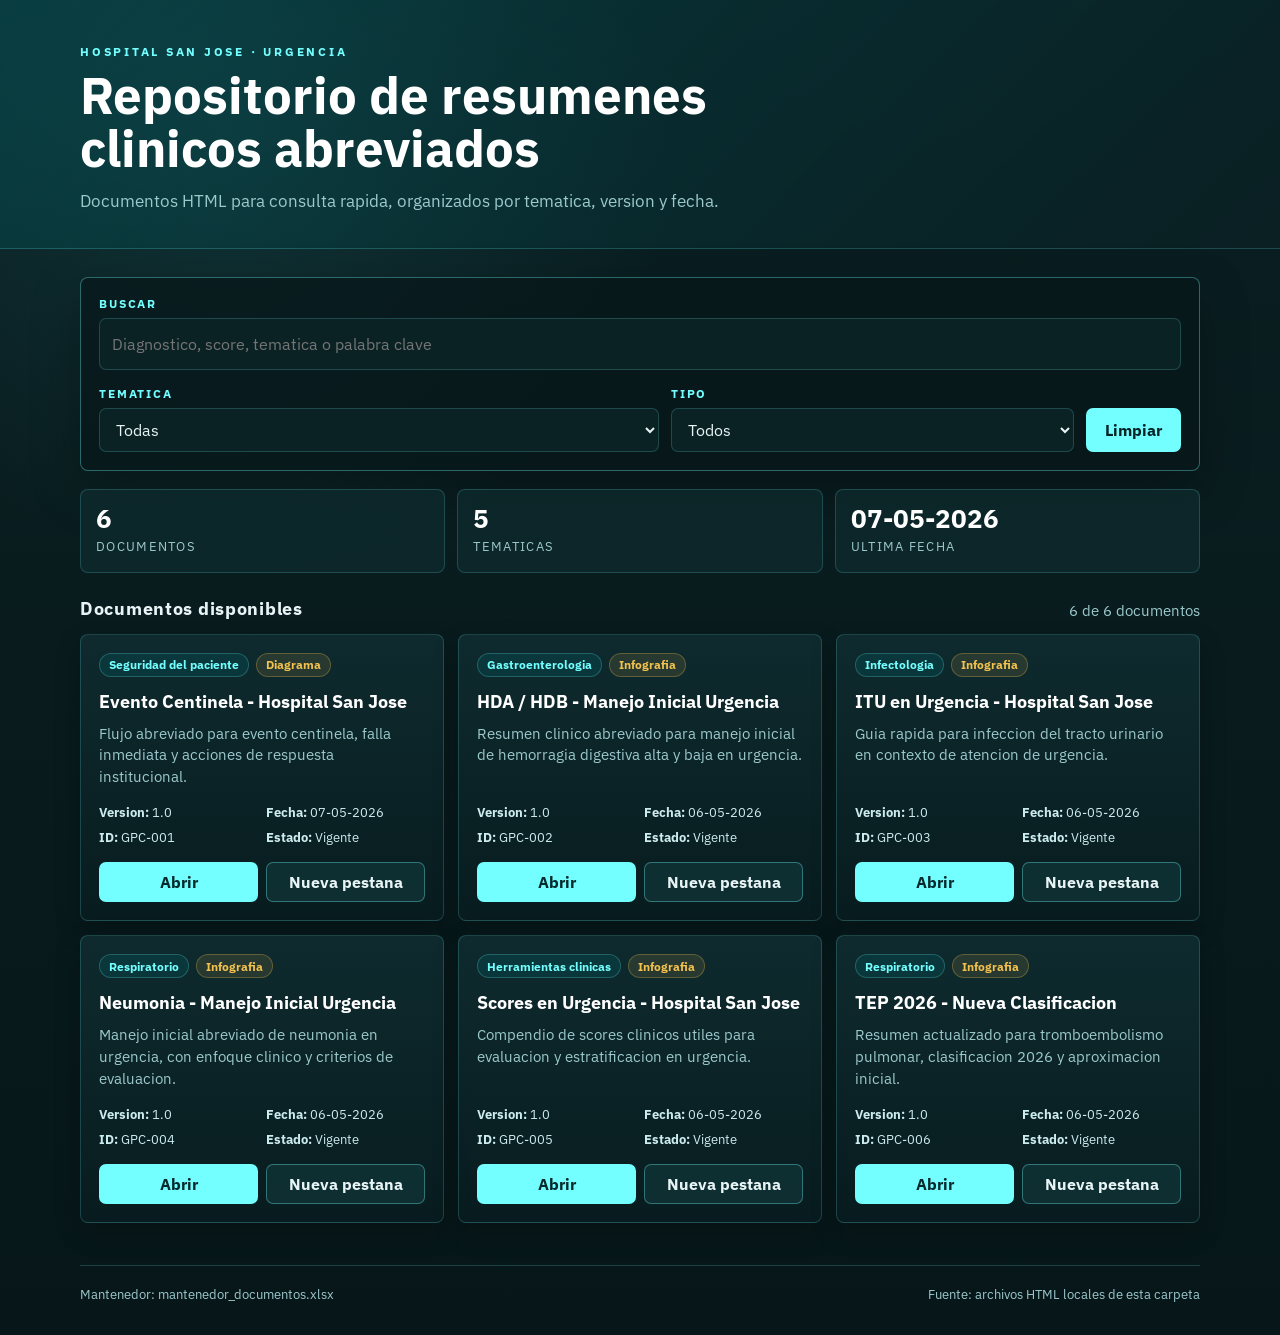
==== index.html @ 1a3a08c9 "Publicar repositorio GPC Urgencia" ====
<!DOCTYPE html>
<html lang="es">
<head>
  <meta charset="UTF-8">
  <meta name="viewport" content="width=device-width, initial-scale=1.0">
  <title>Repositorio GPC Urgencia - HSJ</title>
  <link rel="preconnect" href="https://fonts.googleapis.com">
  <link rel="preconnect" href="https://fonts.gstatic.com" crossorigin>
  <link href="https://fonts.googleapis.com/css2?family=IBM+Plex+Sans:wght@300;400;500;600;700&display=swap" rel="stylesheet">
  <link rel="stylesheet" href="styles.css">
</head>
<body>
  <header class="site-header">
    <div class="header-inner">
      <p class="eyebrow">Hospital San Jose · Urgencia</p>
      <h1>Repositorio de resumenes clinicos abreviados</h1>
      <p class="lead">Documentos HTML para consulta rapida, organizados por tematica, version y fecha.</p>
    </div>
  </header>

  <main class="shell">
    <section class="toolbar" aria-label="Busqueda y filtros">
      <label class="search-box">
        <span>Buscar</span>
        <input id="searchInput" type="search" placeholder="Diagnostico, score, tematica o palabra clave" autocomplete="off">
      </label>

      <div class="filter-row">
        <label>
          <span>Tematica</span>
          <select id="topicFilter">
            <option value="todas">Todas</option>
          </select>
        </label>

        <label>
          <span>Tipo</span>
          <select id="typeFilter">
            <option value="todos">Todos</option>
          </select>
        </label>

        <button id="clearButton" type="button">Limpiar</button>
      </div>
    </section>

    <section class="summary" aria-label="Resumen del repositorio">
      <div>
        <strong id="totalCount">0</strong>
        <span>documentos</span>
      </div>
      <div>
        <strong id="topicCount">0</strong>
        <span>tematicas</span>
      </div>
      <div>
        <strong id="updatedAt">-</strong>
        <span>ultima fecha</span>
      </div>
    </section>

    <section class="results-head">
      <h2>Documentos disponibles</h2>
      <p id="resultCount">Cargando documentos...</p>
    </section>

    <section id="documentGrid" class="document-grid" aria-live="polite"></section>

    <section id="emptyState" class="empty-state" hidden>
      <h2>Sin resultados</h2>
      <p>Prueba con otra palabra clave o quita algun filtro.</p>
    </section>
  </main>

  <footer class="site-footer">
    <span>Mantenedor: mantenedor_documentos.xlsx</span>
    <span>Fuente: archivos HTML locales de esta carpeta</span>
  </footer>

  <script src="app.js"></script>
</body>
</html>
---- styles.css ----
:root {
  --bg: #0a1f22;
  --panel: #0f2b2f;
  --panel-soft: rgba(15, 43, 47, 0.72);
  --line: rgba(115, 255, 255, 0.18);
  --line-strong: rgba(115, 255, 255, 0.34);
  --text: #e8f4f5;
  --muted: #9cc9cc;
  --cyan: #73ffff;
  --teal: #39a8ad;
  --deep: #00666b;
  --accent: #f2c14e;
  --danger: #ff6b6b;
  --ok: #8bdcbe;
  --shadow: 0 18px 50px rgba(0, 0, 0, 0.28);
}

* {
  box-sizing: border-box;
}

html {
  background: var(--bg);
}

body {
  margin: 0;
  min-height: 100vh;
  font-family: "IBM Plex Sans", Verdana, sans-serif;
  color: var(--text);
  background:
    radial-gradient(circle at 18% 10%, rgba(57, 168, 173, 0.16), transparent 28rem),
    linear-gradient(180deg, #0a1f22 0%, #071719 100%);
}

a {
  color: inherit;
}

.site-header {
  border-bottom: 1px solid var(--line);
  background: linear-gradient(135deg, rgba(0, 102, 107, 0.34), rgba(10, 31, 34, 0.88));
}

.header-inner,
.shell,
.site-footer {
  width: min(1120px, calc(100% - 32px));
  margin: 0 auto;
}

.header-inner {
  padding: 44px 0 34px;
}

.eyebrow {
  margin: 0 0 10px;
  color: var(--cyan);
  font-size: 0.72rem;
  font-weight: 700;
  letter-spacing: 0.24em;
  text-transform: uppercase;
}

h1,
h2,
p {
  margin-top: 0;
}

h1 {
  max-width: 820px;
  margin-bottom: 12px;
  color: #ffffff;
  font-size: clamp(2rem, 4vw, 3.45rem);
  line-height: 1.04;
  letter-spacing: 0;
}

.lead {
  max-width: 680px;
  margin-bottom: 0;
  color: var(--muted);
  font-size: 1.05rem;
  line-height: 1.55;
}

.shell {
  padding: 28px 0 42px;
}

.toolbar {
  display: grid;
  gap: 16px;
  padding: 18px;
  border: 1px solid var(--line-strong);
  border-radius: 8px;
  background: rgba(7, 23, 25, 0.72);
  box-shadow: var(--shadow);
}

label {
  display: grid;
  gap: 7px;
}

label span {
  color: var(--cyan);
  font-size: 0.72rem;
  font-weight: 700;
  letter-spacing: 0.16em;
  text-transform: uppercase;
}

input,
select,
button {
  min-height: 44px;
  border: 1px solid var(--line);
  border-radius: 7px;
  font: inherit;
}

input,
select {
  width: 100%;
  color: var(--text);
  background: #0b2225;
  padding: 0 12px;
  outline: none;
}

input:focus,
select:focus {
  border-color: var(--cyan);
  box-shadow: 0 0 0 3px rgba(115, 255, 255, 0.12);
}

.search-box input {
  min-height: 52px;
  font-size: 1rem;
}

.filter-row {
  display: grid;
  grid-template-columns: minmax(0, 1fr) minmax(0, 0.72fr) auto;
  gap: 12px;
  align-items: end;
}

button {
  cursor: pointer;
  color: #042326;
  background: var(--cyan);
  padding: 0 18px;
  font-weight: 700;
}

button:hover {
  background: #b5ffff;
}

.summary {
  display: grid;
  grid-template-columns: repeat(3, minmax(0, 1fr));
  gap: 12px;
  margin: 18px 0 24px;
}

.summary div {
  min-height: 84px;
  padding: 15px;
  border: 1px solid var(--line);
  border-radius: 8px;
  background: var(--panel-soft);
}

.summary strong {
  display: block;
  color: #ffffff;
  font-size: 1.65rem;
  line-height: 1;
}

.summary span {
  display: block;
  margin-top: 7px;
  color: var(--muted);
  font-size: 0.82rem;
  text-transform: uppercase;
  letter-spacing: 0.1em;
}

.results-head {
  display: flex;
  justify-content: space-between;
  gap: 14px;
  align-items: end;
  margin-bottom: 14px;
}

.results-head h2 {
  margin-bottom: 0;
  font-size: 1.12rem;
  letter-spacing: 0.04em;
}

.results-head p {
  margin-bottom: 0;
  color: var(--muted);
  font-size: 0.92rem;
}

.document-grid {
  display: grid;
  grid-template-columns: repeat(3, minmax(0, 1fr));
  gap: 14px;
}

.doc-card {
  display: flex;
  flex-direction: column;
  min-height: 258px;
  padding: 18px;
  border: 1px solid var(--line);
  border-radius: 8px;
  background: linear-gradient(180deg, rgba(15, 43, 47, 0.96), rgba(8, 28, 31, 0.96));
  box-shadow: 0 10px 26px rgba(0, 0, 0, 0.22);
}

.doc-card:hover {
  border-color: var(--line-strong);
  transform: translateY(-1px);
  transition: border-color 160ms ease, transform 160ms ease;
}

.doc-meta {
  display: flex;
  flex-wrap: wrap;
  gap: 7px;
  margin-bottom: 14px;
}

.chip {
  display: inline-flex;
  align-items: center;
  min-height: 24px;
  padding: 0 9px;
  border: 1px solid rgba(115, 255, 255, 0.22);
  border-radius: 999px;
  color: var(--cyan);
  background: rgba(0, 102, 107, 0.24);
  font-size: 0.72rem;
  font-weight: 700;
}

.chip.alt {
  color: var(--accent);
  border-color: rgba(242, 193, 78, 0.28);
  background: rgba(242, 193, 78, 0.11);
}

.doc-card h3 {
  margin: 0 0 10px;
  color: #ffffff;
  font-size: 1.1rem;
  line-height: 1.26;
}

.doc-card p {
  margin-bottom: 16px;
  color: var(--muted);
  font-size: 0.92rem;
  line-height: 1.48;
}

.doc-foot {
  display: grid;
  grid-template-columns: 1fr 1fr;
  gap: 8px;
  margin-top: auto;
  color: #ccebed;
  font-size: 0.82rem;
}

.doc-actions {
  display: grid;
  grid-template-columns: 1fr 1fr;
  gap: 8px;
  margin-top: 16px;
}

.doc-actions a {
  display: inline-flex;
  align-items: center;
  justify-content: center;
  min-height: 40px;
  border-radius: 7px;
  border: 1px solid var(--line-strong);
  text-decoration: none;
  font-weight: 700;
}

.doc-actions a:first-child {
  color: #052a2d;
  background: var(--cyan);
}

.doc-actions a:last-child {
  color: var(--text);
  background: rgba(57, 168, 173, 0.12);
}

.empty-state {
  padding: 42px 18px;
  border: 1px dashed var(--line-strong);
  border-radius: 8px;
  text-align: center;
  background: rgba(15, 43, 47, 0.54);
}

.empty-state h2 {
  margin-bottom: 8px;
}

.empty-state p {
  margin-bottom: 0;
  color: var(--muted);
}

.site-footer {
  display: flex;
  justify-content: space-between;
  gap: 16px;
  padding: 20px 0 32px;
  border-top: 1px solid var(--line);
  color: var(--muted);
  font-size: 0.82rem;
}

@media (max-width: 860px) {
  .filter-row,
  .summary,
  .document-grid {
    grid-template-columns: 1fr;
  }

  .results-head,
  .site-footer {
    display: grid;
  }
}

@media (max-width: 520px) {
  .header-inner,
  .shell,
  .site-footer {
    width: min(100% - 22px, 1120px);
  }

  .header-inner {
    padding: 32px 0 26px;
  }

  .toolbar,
  .doc-card {
    padding: 14px;
  }

  .doc-actions,
  .doc-foot {
    grid-template-columns: 1fr;
  }
}
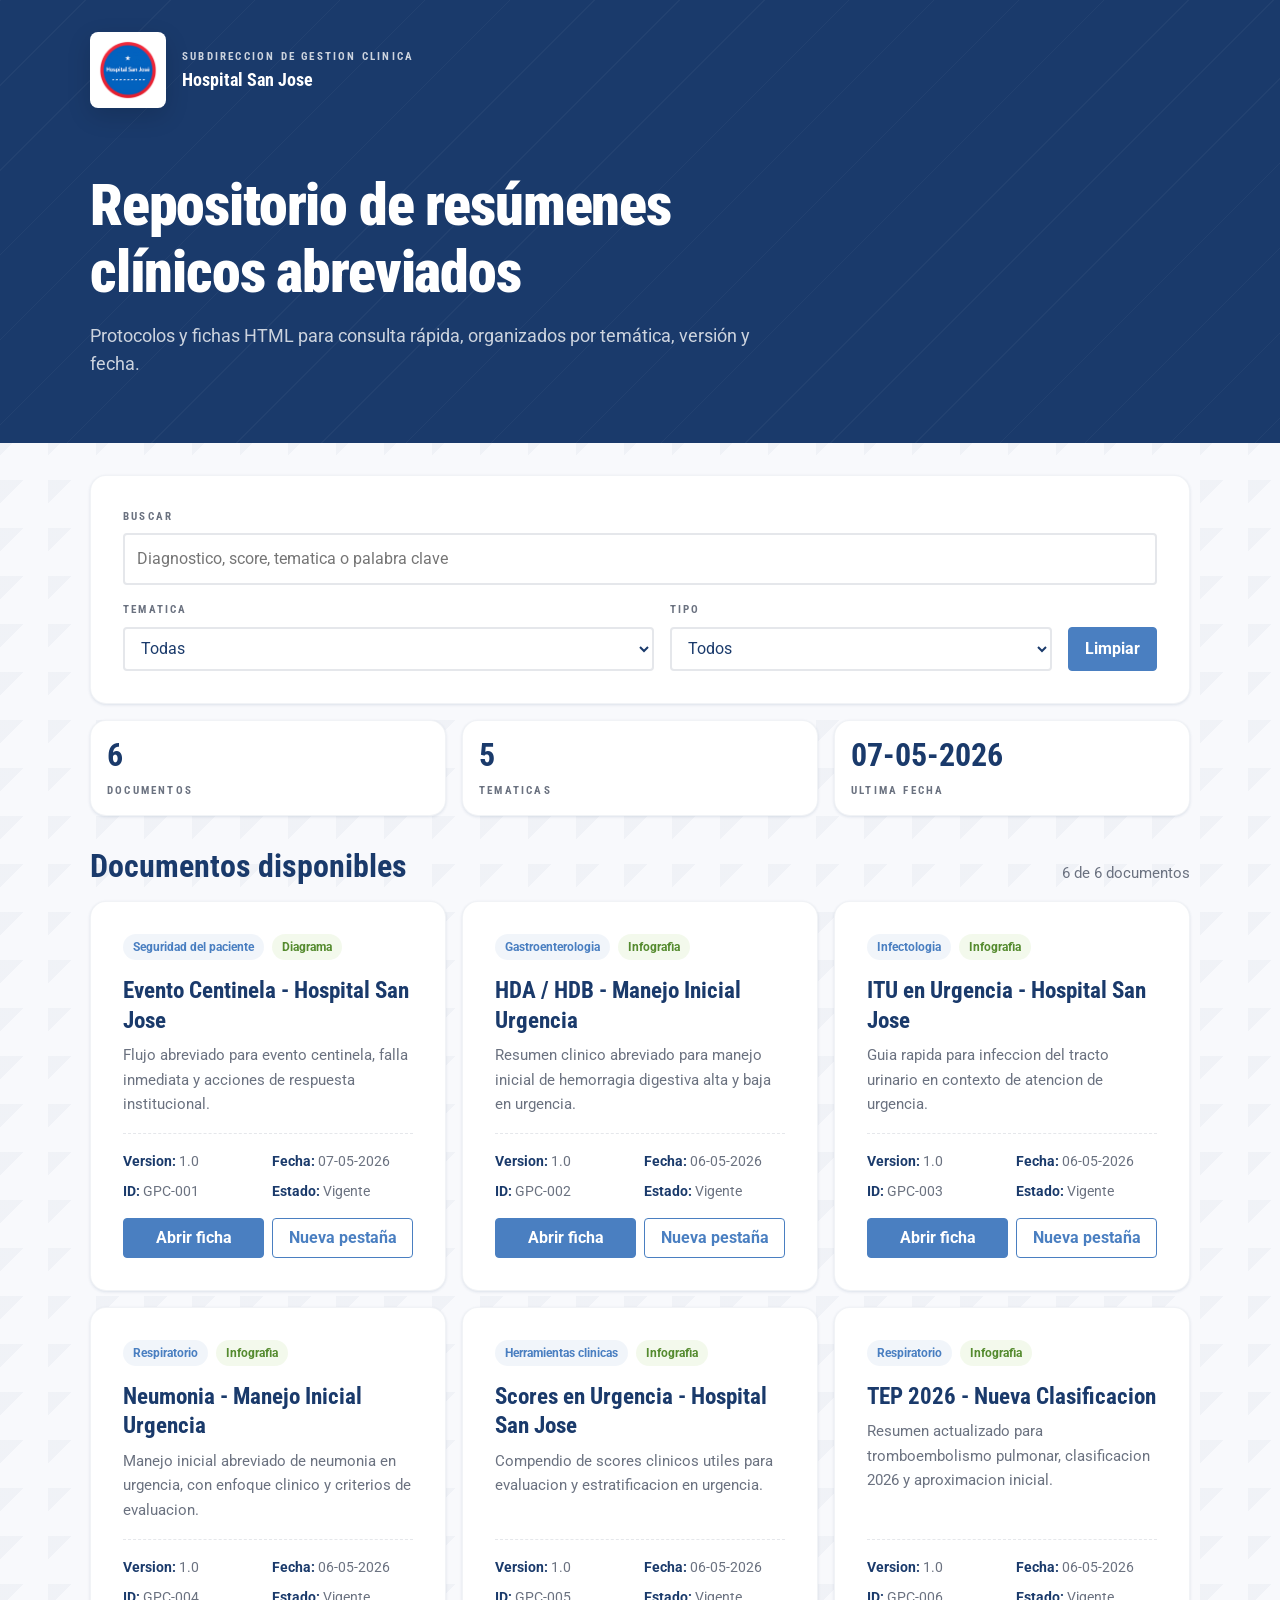
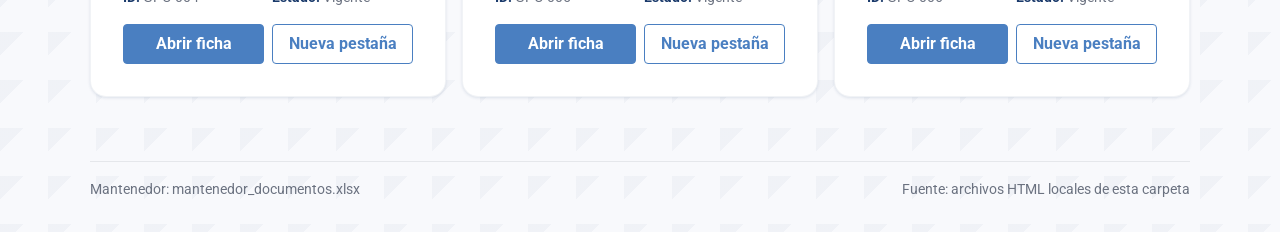
==== commit a9aed5c6: "Aplicar sistema grafico SGC" ====
--- a/index.html
+++ b/index.html
@@ -4,17 +4,21 @@
   <meta charset="UTF-8">
   <meta name="viewport" content="width=device-width, initial-scale=1.0">
   <title>Repositorio GPC Urgencia - HSJ</title>
-  <link rel="preconnect" href="https://fonts.googleapis.com">
-  <link rel="preconnect" href="https://fonts.gstatic.com" crossorigin>
-  <link href="https://fonts.googleapis.com/css2?family=IBM+Plex+Sans:wght@300;400;500;600;700&display=swap" rel="stylesheet">
+  <link rel="stylesheet" href="sgc/colors_and_type.css">
   <link rel="stylesheet" href="styles.css">
 </head>
 <body>
   <header class="site-header">
     <div class="header-inner">
-      <p class="eyebrow">Hospital San Jose · Urgencia</p>
-      <h1>Repositorio de resumenes clinicos abreviados</h1>
-      <p class="lead">Documentos HTML para consulta rapida, organizados por tematica, version y fecha.</p>
+      <div class="brand-row">
+        <img src="sgc/assets/logo-hospital-san-jose.png" alt="Hospital San Jose" class="brand-logo">
+        <div>
+          <p class="eyebrow">SUBDIRECCION DE GESTION CLINICA</p>
+          <p class="brand-caption">Hospital San Jose</p>
+        </div>
+      </div>
+      <h1>Repositorio de res&uacute;menes cl&iacute;nicos abreviados</h1>
+      <p class="lead">Protocolos y fichas HTML para consulta r&aacute;pida, organizados por tem&aacute;tica, versi&oacute;n y fecha.</p>
     </div>
   </header>
 
@@ -68,7 +72,7 @@
 
     <section id="emptyState" class="empty-state" hidden>
       <h2>Sin resultados</h2>
-      <p>Prueba con otra palabra clave o quita algun filtro.</p>
+      <p>Pruebe con otra palabra clave o quite algun filtro.</p>
     </section>
   </main>
 
--- a/sgc/colors_and_type.css
+++ b/sgc/colors_and_type.css
@@ -0,0 +1,208 @@
+/* ============================================================
+   SGC — Subdirección de Gestión Clínica · Hospital San José
+   Colors & Type — Design Tokens
+   ============================================================ */
+
+/* ---------- BRAND FONTS — Roboto family (uploaded) ---------- */
+@font-face { font-family: 'Roboto'; src: url('fonts/Roboto-Light.ttf') format('truetype'); font-weight: 300; font-style: normal; font-display: swap; }
+@font-face { font-family: 'Roboto'; src: url('fonts/Roboto-LightItalic.ttf') format('truetype'); font-weight: 300; font-style: italic; font-display: swap; }
+@font-face { font-family: 'Roboto'; src: url('fonts/Roboto-Regular.ttf') format('truetype'); font-weight: 400; font-style: normal; font-display: swap; }
+@font-face { font-family: 'Roboto'; src: url('fonts/Roboto-Italic.ttf') format('truetype'); font-weight: 400; font-style: italic; font-display: swap; }
+@font-face { font-family: 'Roboto'; src: url('fonts/Roboto-Medium.ttf') format('truetype'); font-weight: 500; font-style: normal; font-display: swap; }
+@font-face { font-family: 'Roboto'; src: url('fonts/Roboto-MediumItalic.ttf') format('truetype'); font-weight: 500; font-style: italic; font-display: swap; }
+@font-face { font-family: 'Roboto'; src: url('fonts/Roboto-Bold.ttf') format('truetype'); font-weight: 700; font-style: normal; font-display: swap; }
+@font-face { font-family: 'Roboto'; src: url('fonts/Roboto-BoldItalic.ttf') format('truetype'); font-weight: 700; font-style: italic; font-display: swap; }
+@font-face { font-family: 'Roboto'; src: url('fonts/Roboto-Black.ttf') format('truetype'); font-weight: 900; font-style: normal; font-display: swap; }
+@font-face { font-family: 'Roboto'; src: url('fonts/Roboto-BlackItalic.ttf') format('truetype'); font-weight: 900; font-style: italic; font-display: swap; }
+
+@font-face { font-family: 'Roboto Condensed'; src: url('fonts/Roboto_Condensed-Light.ttf') format('truetype'); font-weight: 300; font-style: normal; font-display: swap; }
+@font-face { font-family: 'Roboto Condensed'; src: url('fonts/Roboto_Condensed-Regular.ttf') format('truetype'); font-weight: 400; font-style: normal; font-display: swap; }
+@font-face { font-family: 'Roboto Condensed'; src: url('fonts/Roboto_Condensed-Medium.ttf') format('truetype'); font-weight: 500; font-style: normal; font-display: swap; }
+@font-face { font-family: 'Roboto Condensed'; src: url('fonts/Roboto_Condensed-Bold.ttf') format('truetype'); font-weight: 700; font-style: normal; font-display: swap; }
+@font-face { font-family: 'Roboto Condensed'; src: url('fonts/Roboto_Condensed-Black.ttf') format('truetype'); font-weight: 900; font-style: normal; font-display: swap; }
+
+:root {
+  /* ---------- COLOR — PRIMARY ---------- */
+  --color-bay-blue:   #1A3A6B;   /* Azul institucional profundo */
+  --color-pal-blue:   #4A7FC1;   /* Azul medio — acción primaria */
+  --color-white:      #FFFFFF;
+
+  /* ---------- COLOR — NEUTRAL ---------- */
+  --color-sand:       #C8B89A;
+  --color-pale-khaki: #D4C9A8;
+  --color-slate:      #6B7280;
+  --color-pale-slate: #E5E7EB;
+  --color-bg:         #F8F9FC;   /* Fondo de página */
+
+  /* ---------- COLOR — ACCENT ---------- */
+  --color-accent-yellow: #E8C547;
+  --color-accent-green:  #8BC34A;
+  --color-accent-teal:   #26A69A;
+  --color-accent-red:    #EF5350;
+  --color-accent-purple: #AB47BC;
+
+  /* ---------- SEMANTIC — TEXT ---------- */
+  --fg-1: var(--color-bay-blue);   /* Texto principal */
+  --fg-2: var(--color-slate);      /* Texto secundario */
+  --fg-3: #94A0AE;                 /* Texto terciario / meta */
+  --fg-on-dark: #FFFFFF;
+  --fg-link: var(--color-pal-blue);
+
+  /* ---------- SEMANTIC — SURFACE ---------- */
+  --surface-page:   var(--color-bg);
+  --surface-card:   #FFFFFF;
+  --surface-sunken: #F1F3F8;
+  --surface-dark:   var(--color-bay-blue);
+
+  /* ---------- SEMANTIC — BORDER ---------- */
+  --border-subtle: rgba(26,58,107,.06);
+  --border-default: var(--color-pale-slate);
+  --border-strong: var(--color-slate);
+  --border-focus:  var(--color-pal-blue);
+
+  /* ---------- SEMANTIC — STATE ---------- */
+  --state-info-bg:    rgba(74,127,193,.08);
+  --state-info-fg:    var(--color-pal-blue);
+  --state-success-bg: rgba(139,195,74,.10);
+  --state-success-fg: #558B2F;
+  --state-warning-bg: rgba(232,197,71,.15);
+  --state-warning-fg: #8D6E00;
+  --state-danger-bg:  rgba(239,83,80,.08);
+  --state-danger-fg:  #C62828;
+
+  /* ============================================================
+     TYPOGRAPHY
+     ============================================================ */
+  --font-primary:  'Roboto', system-ui, -apple-system, Segoe UI, sans-serif;
+  --font-display:  'Roboto Condensed', 'Roboto', system-ui, sans-serif;
+  --font-mono:     'Courier New', ui-monospace, SFMono-Regular, Menlo, monospace;
+
+  /* Base size — 1pt ≈ 1.333px */
+  --h1-size: 2.167rem;   /* 26pt ≈ 34.7px */
+  --h2-size: 2rem;       /* 24pt ≈ 32px   */
+  --h3-size: 1.5rem;     /* 18pt ≈ 24px   */
+  --body-bold-size:  1.167rem; /* 14pt */
+  --body-size:       1.167rem; /* 14pt */
+  --body-light-size: 1rem;     /* 12pt */
+  --caption-size:    0.75rem;  /* 9pt  */
+  --eyebrow-size:    0.6875rem;/* 11pt */
+
+  --weight-light: 300;
+  --weight-regular: 400;
+  --weight-bold: 700;
+  --weight-black: 900;
+
+  --leading-tight: 1.15;
+  --leading-snug:  1.3;
+  --leading-normal: 1.6;
+
+  --tracking-eyebrow: .2em;
+  --tracking-tight:   -.02em;
+
+  /* ============================================================
+     SPACING
+     ============================================================ */
+  --space-xs:  4px;
+  --space-sm:  8px;
+  --space-md:  16px;
+  --space-lg:  32px;
+  --space-xl:  64px;
+  --space-2xl: 96px;
+
+  /* ============================================================
+     RADIUS
+     ============================================================ */
+  --radius-sm:   4px;
+  --radius-md:   8px;
+  --radius-lg:   16px;
+  --radius-pill: 999px;
+
+  /* ============================================================
+     SHADOWS / ELEVATION
+     ============================================================ */
+  --shadow-sm:  0 1px 3px rgba(26,58,107,.12);
+  --shadow-md:  0 4px 16px rgba(26,58,107,.15);
+  --shadow-lg:  0 12px 40px rgba(26,58,107,.18);
+  --shadow-focus: 0 0 0 3px rgba(74,127,193,.15);
+
+  /* ============================================================
+     MOTION
+     ============================================================ */
+  --transition-fast:   150ms ease;
+  --transition-normal: 250ms ease;
+  --transition-slow:   400ms ease;
+}
+
+/* ============================================================
+   BASE RESET
+   ============================================================ */
+*, *::before, *::after { box-sizing: border-box; margin: 0; padding: 0; }
+html { scroll-behavior: smooth; }
+body {
+  font-family: var(--font-primary);
+  font-weight: var(--weight-regular);
+  font-size: 16px;
+  color: var(--fg-1);
+  background: var(--surface-page);
+  line-height: var(--leading-normal);
+  -webkit-font-smoothing: antialiased;
+}
+
+/* ============================================================
+   SEMANTIC TYPE — element selectors
+   ============================================================ */
+h1, .t-h1 {
+  font-family: var(--font-display);
+  font-size: var(--h1-size);
+  font-weight: var(--weight-black);
+  line-height: var(--leading-tight);
+  letter-spacing: var(--tracking-tight);
+  color: var(--fg-1);
+}
+h2, .t-h2 {
+  font-family: var(--font-display);
+  font-size: var(--h2-size);
+  font-weight: var(--weight-bold);
+  line-height: var(--leading-tight);
+  color: var(--fg-1);
+}
+h3, .t-h3 {
+  font-family: var(--font-display);
+  font-size: var(--h3-size);
+  font-weight: var(--weight-bold);
+  line-height: var(--leading-snug);
+  color: var(--fg-1);
+}
+
+p, .t-body {
+  font-size: var(--body-size);
+  font-weight: var(--weight-regular);
+  line-height: var(--leading-normal);
+  color: var(--fg-2);
+}
+
+.t-body-bold {
+  font-size: var(--body-bold-size);
+  font-weight: var(--weight-bold);
+  color: var(--fg-1);
+}
+.t-body-light {
+  font-size: var(--body-light-size);
+  font-weight: var(--weight-light);
+  color: var(--fg-2);
+}
+.t-eyebrow {
+  font-size: var(--eyebrow-size);
+  font-weight: var(--weight-bold);
+  letter-spacing: var(--tracking-eyebrow);
+  text-transform: uppercase;
+  color: var(--fg-2);
+}
+.t-caption {
+  font-size: var(--caption-size);
+  color: var(--fg-2);
+}
+code, .t-mono {
+  font-family: var(--font-mono);
+  font-size: 0.875em;
+}
--- a/styles.css
+++ b/styles.css
@@ -1,36 +1,13 @@
-:root {
-  --bg: #0a1f22;
-  --panel: #0f2b2f;
-  --panel-soft: rgba(15, 43, 47, 0.72);
-  --line: rgba(115, 255, 255, 0.18);
-  --line-strong: rgba(115, 255, 255, 0.34);
-  --text: #e8f4f5;
-  --muted: #9cc9cc;
-  --cyan: #73ffff;
-  --teal: #39a8ad;
-  --deep: #00666b;
-  --accent: #f2c14e;
-  --danger: #ff6b6b;
-  --ok: #8bdcbe;
-  --shadow: 0 18px 50px rgba(0, 0, 0, 0.28);
-}
-
-* {
-  box-sizing: border-box;
-}
-
 html {
-  background: var(--bg);
+  background: var(--surface-page);
 }
 
 body {
-  margin: 0;
   min-height: 100vh;
-  font-family: "IBM Plex Sans", Verdana, sans-serif;
-  color: var(--text);
+  color: var(--fg-1);
   background:
-    radial-gradient(circle at 18% 10%, rgba(57, 168, 173, 0.16), transparent 28rem),
-    linear-gradient(180deg, #0a1f22 0%, #071719 100%);
+    linear-gradient(135deg, rgba(26, 58, 107, 0.035) 25%, transparent 25%) 0 0 / 48px 48px,
+    var(--surface-page);
 }
 
 a {
@@ -38,77 +15,104 @@
 }
 
 .site-header {
-  border-bottom: 1px solid var(--line);
-  background: linear-gradient(135deg, rgba(0, 102, 107, 0.34), rgba(10, 31, 34, 0.88));
+  color: var(--fg-on-dark);
+  background:
+    repeating-linear-gradient(135deg, rgba(255, 255, 255, 0.035) 0 1px, transparent 1px 60px),
+    var(--surface-dark);
 }
 
 .header-inner,
 .shell,
 .site-footer {
-  width: min(1120px, calc(100% - 32px));
+  width: min(1100px, calc(100% - 32px));
   margin: 0 auto;
 }
 
 .header-inner {
-  padding: 44px 0 34px;
+  padding: var(--space-lg) 0 var(--space-xl);
+}
+
+.brand-row {
+  display: flex;
+  align-items: center;
+  gap: var(--space-md);
+  margin-bottom: var(--space-xl);
+}
+
+.brand-logo {
+  width: 76px;
+  height: 76px;
+  object-fit: contain;
+  border-radius: var(--radius-md);
+  background: var(--color-white);
+  padding: var(--space-sm);
+  box-shadow: 0 8px 24px rgba(0, 0, 0, 0.14);
 }
 
 .eyebrow {
-  margin: 0 0 10px;
-  color: var(--cyan);
-  font-size: 0.72rem;
-  font-weight: 700;
-  letter-spacing: 0.24em;
+  margin: 0 0 var(--space-xs);
+  color: rgba(255, 255, 255, 0.78);
+  font-family: var(--font-display);
+  font-size: var(--eyebrow-size);
+  font-weight: var(--weight-bold);
+  letter-spacing: var(--tracking-eyebrow);
   text-transform: uppercase;
 }
 
-h1,
-h2,
-p {
-  margin-top: 0;
+.brand-caption {
+  margin: 0;
+  color: var(--fg-on-dark);
+  font-family: var(--font-display);
+  font-size: 1.1rem;
+  font-weight: var(--weight-bold);
+  line-height: var(--leading-snug);
 }
 
 h1 {
-  max-width: 820px;
-  margin-bottom: 12px;
-  color: #ffffff;
-  font-size: clamp(2rem, 4vw, 3.45rem);
-  line-height: 1.04;
-  letter-spacing: 0;
+  max-width: 760px;
+  margin-bottom: var(--space-md);
+  color: var(--fg-on-dark);
+  font-size: clamp(2rem, 5vw, 3.65rem);
 }
 
 .lead {
   max-width: 680px;
   margin-bottom: 0;
-  color: var(--muted);
-  font-size: 1.05rem;
-  line-height: 1.55;
+  color: rgba(255, 255, 255, 0.78);
+  font-size: 1.1rem;
 }
 
 .shell {
-  padding: 28px 0 42px;
+  padding: var(--space-lg) 0 var(--space-xl);
+}
+
+.toolbar,
+.summary div,
+.doc-card,
+.empty-state {
+  border: 1px solid var(--border-subtle);
+  border-radius: var(--radius-lg);
+  background: var(--surface-card);
+  box-shadow: var(--shadow-sm);
 }
 
 .toolbar {
   display: grid;
-  gap: 16px;
-  padding: 18px;
-  border: 1px solid var(--line-strong);
-  border-radius: 8px;
-  background: rgba(7, 23, 25, 0.72);
-  box-shadow: var(--shadow);
+  gap: var(--space-md);
+  padding: var(--space-lg);
 }
 
 label {
   display: grid;
-  gap: 7px;
+  gap: var(--space-sm);
 }
 
 label span {
-  color: var(--cyan);
-  font-size: 0.72rem;
-  font-weight: 700;
-  letter-spacing: 0.16em;
+  color: var(--fg-2);
+  font-family: var(--font-display);
+  font-size: var(--eyebrow-size);
+  font-weight: var(--weight-bold);
+  letter-spacing: var(--tracking-eyebrow);
   text-transform: uppercase;
 }
 
@@ -116,24 +120,24 @@
 select,
 button {
   min-height: 44px;
-  border: 1px solid var(--line);
-  border-radius: 7px;
+  border-radius: var(--radius-sm);
   font: inherit;
 }
 
 input,
 select {
   width: 100%;
-  color: var(--text);
-  background: #0b2225;
+  border: 2px solid var(--border-default);
+  color: var(--fg-1);
+  background: var(--color-white);
   padding: 0 12px;
   outline: none;
 }
 
 input:focus,
 select:focus {
-  border-color: var(--cyan);
-  box-shadow: 0 0 0 3px rgba(115, 255, 255, 0.12);
+  border-color: var(--border-focus);
+  box-shadow: var(--shadow-focus);
 }
 
 .search-box input {
@@ -144,150 +148,150 @@
 .filter-row {
   display: grid;
   grid-template-columns: minmax(0, 1fr) minmax(0, 0.72fr) auto;
-  gap: 12px;
+  gap: var(--space-md);
   align-items: end;
 }
 
 button {
   cursor: pointer;
-  color: #042326;
-  background: var(--cyan);
-  padding: 0 18px;
-  font-weight: 700;
+  border: 1px solid var(--color-pal-blue);
+  color: var(--fg-on-dark);
+  background: var(--color-pal-blue);
+  padding: 0 var(--space-md);
+  font-weight: var(--weight-bold);
+  transition: transform var(--transition-fast), box-shadow var(--transition-fast), background var(--transition-fast);
 }
 
 button:hover {
-  background: #b5ffff;
+  background: var(--color-bay-blue);
+  box-shadow: var(--shadow-md);
+  transform: translateY(-1px);
 }
 
 .summary {
   display: grid;
   grid-template-columns: repeat(3, minmax(0, 1fr));
-  gap: 12px;
-  margin: 18px 0 24px;
+  gap: var(--space-md);
+  margin: var(--space-md) 0 var(--space-lg);
 }
 
 .summary div {
-  min-height: 84px;
-  padding: 15px;
-  border: 1px solid var(--line);
-  border-radius: 8px;
-  background: var(--panel-soft);
+  min-height: 96px;
+  padding: var(--space-md);
 }
 
 .summary strong {
   display: block;
-  color: #ffffff;
-  font-size: 1.65rem;
-  line-height: 1;
+  color: var(--fg-1);
+  font-family: var(--font-display);
+  font-size: 2rem;
+  line-height: var(--leading-tight);
 }
 
 .summary span {
   display: block;
-  margin-top: 7px;
-  color: var(--muted);
-  font-size: 0.82rem;
+  margin-top: var(--space-sm);
+  color: var(--fg-2);
+  font-family: var(--font-display);
+  font-size: var(--eyebrow-size);
+  font-weight: var(--weight-bold);
   text-transform: uppercase;
-  letter-spacing: 0.1em;
+  letter-spacing: var(--tracking-eyebrow);
 }
 
 .results-head {
   display: flex;
   justify-content: space-between;
-  gap: 14px;
+  gap: var(--space-md);
   align-items: end;
-  margin-bottom: 14px;
+  margin-bottom: var(--space-md);
 }
 
 .results-head h2 {
   margin-bottom: 0;
-  font-size: 1.12rem;
-  letter-spacing: 0.04em;
 }
 
 .results-head p {
   margin-bottom: 0;
-  color: var(--muted);
-  font-size: 0.92rem;
+  color: var(--fg-2);
+  font-size: 0.95rem;
 }
 
 .document-grid {
   display: grid;
-  grid-template-columns: repeat(3, minmax(0, 1fr));
-  gap: 14px;
+  grid-template-columns: repeat(auto-fit, minmax(280px, 1fr));
+  gap: var(--space-md);
 }
 
 .doc-card {
   display: flex;
   flex-direction: column;
-  min-height: 258px;
-  padding: 18px;
-  border: 1px solid var(--line);
-  border-radius: 8px;
-  background: linear-gradient(180deg, rgba(15, 43, 47, 0.96), rgba(8, 28, 31, 0.96));
-  box-shadow: 0 10px 26px rgba(0, 0, 0, 0.22);
+  min-height: 292px;
+  padding: var(--space-lg);
+  transition: transform var(--transition-fast), box-shadow var(--transition-fast);
 }
 
 .doc-card:hover {
-  border-color: var(--line-strong);
+  box-shadow: var(--shadow-md);
   transform: translateY(-1px);
-  transition: border-color 160ms ease, transform 160ms ease;
 }
 
 .doc-meta {
   display: flex;
   flex-wrap: wrap;
-  gap: 7px;
-  margin-bottom: 14px;
+  gap: var(--space-sm);
+  margin-bottom: var(--space-md);
 }
 
 .chip {
   display: inline-flex;
   align-items: center;
-  min-height: 24px;
-  padding: 0 9px;
-  border: 1px solid rgba(115, 255, 255, 0.22);
-  border-radius: 999px;
-  color: var(--cyan);
-  background: rgba(0, 102, 107, 0.24);
+  min-height: 26px;
+  padding: 0 10px;
+  border-radius: var(--radius-pill);
+  color: var(--state-info-fg);
+  background: var(--state-info-bg);
   font-size: 0.72rem;
-  font-weight: 700;
+  font-weight: var(--weight-bold);
 }
 
 .chip.alt {
-  color: var(--accent);
-  border-color: rgba(242, 193, 78, 0.28);
-  background: rgba(242, 193, 78, 0.11);
+  color: var(--state-success-fg);
+  background: var(--state-success-bg);
 }
 
 .doc-card h3 {
-  margin: 0 0 10px;
-  color: #ffffff;
-  font-size: 1.1rem;
-  line-height: 1.26;
+  margin: 0 0 var(--space-sm);
+  color: var(--fg-1);
+  font-size: 1.42rem;
 }
 
 .doc-card p {
-  margin-bottom: 16px;
-  color: var(--muted);
-  font-size: 0.92rem;
-  line-height: 1.48;
+  margin-bottom: var(--space-md);
+  color: var(--fg-2);
+  font-size: 0.96rem;
 }
 
 .doc-foot {
   display: grid;
   grid-template-columns: 1fr 1fr;
-  gap: 8px;
+  gap: var(--space-sm);
   margin-top: auto;
-  color: #ccebed;
-  font-size: 0.82rem;
+  padding-top: var(--space-md);
+  border-top: 1px dashed var(--border-default);
+  color: var(--fg-2);
+  font-size: 0.86rem;
+}
+
+.doc-foot strong {
+  color: var(--fg-1);
 }
 
 .doc-actions {
   display: grid;
   grid-template-columns: 1fr 1fr;
-  gap: 8px;
-  margin-top: 16px;
+  gap: var(--space-sm);
+  margin-top: var(--space-md);
 }
 
 .doc-actions a {
@@ -295,53 +299,60 @@
   align-items: center;
   justify-content: center;
   min-height: 40px;
-  border-radius: 7px;
-  border: 1px solid var(--line-strong);
+  border-radius: var(--radius-sm);
+  border: 1px solid var(--color-pal-blue);
   text-decoration: none;
-  font-weight: 700;
+  font-weight: var(--weight-bold);
+  transition: color var(--transition-fast), background var(--transition-fast), box-shadow var(--transition-fast), transform var(--transition-fast);
 }
 
 .doc-actions a:first-child {
-  color: #052a2d;
-  background: var(--cyan);
+  color: var(--fg-on-dark);
+  background: var(--color-pal-blue);
+}
+
+.doc-actions a:first-child:hover {
+  background: var(--color-bay-blue);
+  box-shadow: var(--shadow-md);
+  transform: translateY(-1px);
 }
 
 .doc-actions a:last-child {
-  color: var(--text);
-  background: rgba(57, 168, 173, 0.12);
+  color: var(--color-pal-blue);
+  background: var(--color-white);
+}
+
+.doc-actions a:last-child:hover {
+  color: var(--fg-on-dark);
+  background: var(--color-pal-blue);
 }
 
 .empty-state {
-  padding: 42px 18px;
-  border: 1px dashed var(--line-strong);
-  border-radius: 8px;
+  padding: var(--space-xl) var(--space-lg);
   text-align: center;
-  background: rgba(15, 43, 47, 0.54);
 }
 
 .empty-state h2 {
-  margin-bottom: 8px;
+  margin-bottom: var(--space-sm);
 }
 
 .empty-state p {
   margin-bottom: 0;
-  color: var(--muted);
 }
 
 .site-footer {
   display: flex;
   justify-content: space-between;
-  gap: 16px;
-  padding: 20px 0 32px;
-  border-top: 1px solid var(--line);
-  color: var(--muted);
-  font-size: 0.82rem;
+  gap: var(--space-md);
+  padding: var(--space-md) 0 var(--space-lg);
+  border-top: 1px solid var(--border-default);
+  color: var(--fg-2);
+  font-size: 0.88rem;
 }
 
 @media (max-width: 860px) {
   .filter-row,
-  .summary,
-  .document-grid {
+  .summary {
     grid-template-columns: 1fr;
   }
 
@@ -355,16 +366,26 @@
   .header-inner,
   .shell,
   .site-footer {
-    width: min(100% - 22px, 1120px);
+    width: min(100% - 22px, 1100px);
   }
 
   .header-inner {
-    padding: 32px 0 26px;
+    padding: var(--space-lg) 0;
+  }
+
+  .brand-row {
+    align-items: flex-start;
+    margin-bottom: var(--space-lg);
+  }
+
+  .brand-logo {
+    width: 58px;
+    height: 58px;
   }
 
   .toolbar,
   .doc-card {
-    padding: 14px;
+    padding: var(--space-md);
   }
 
   .doc-actions,
